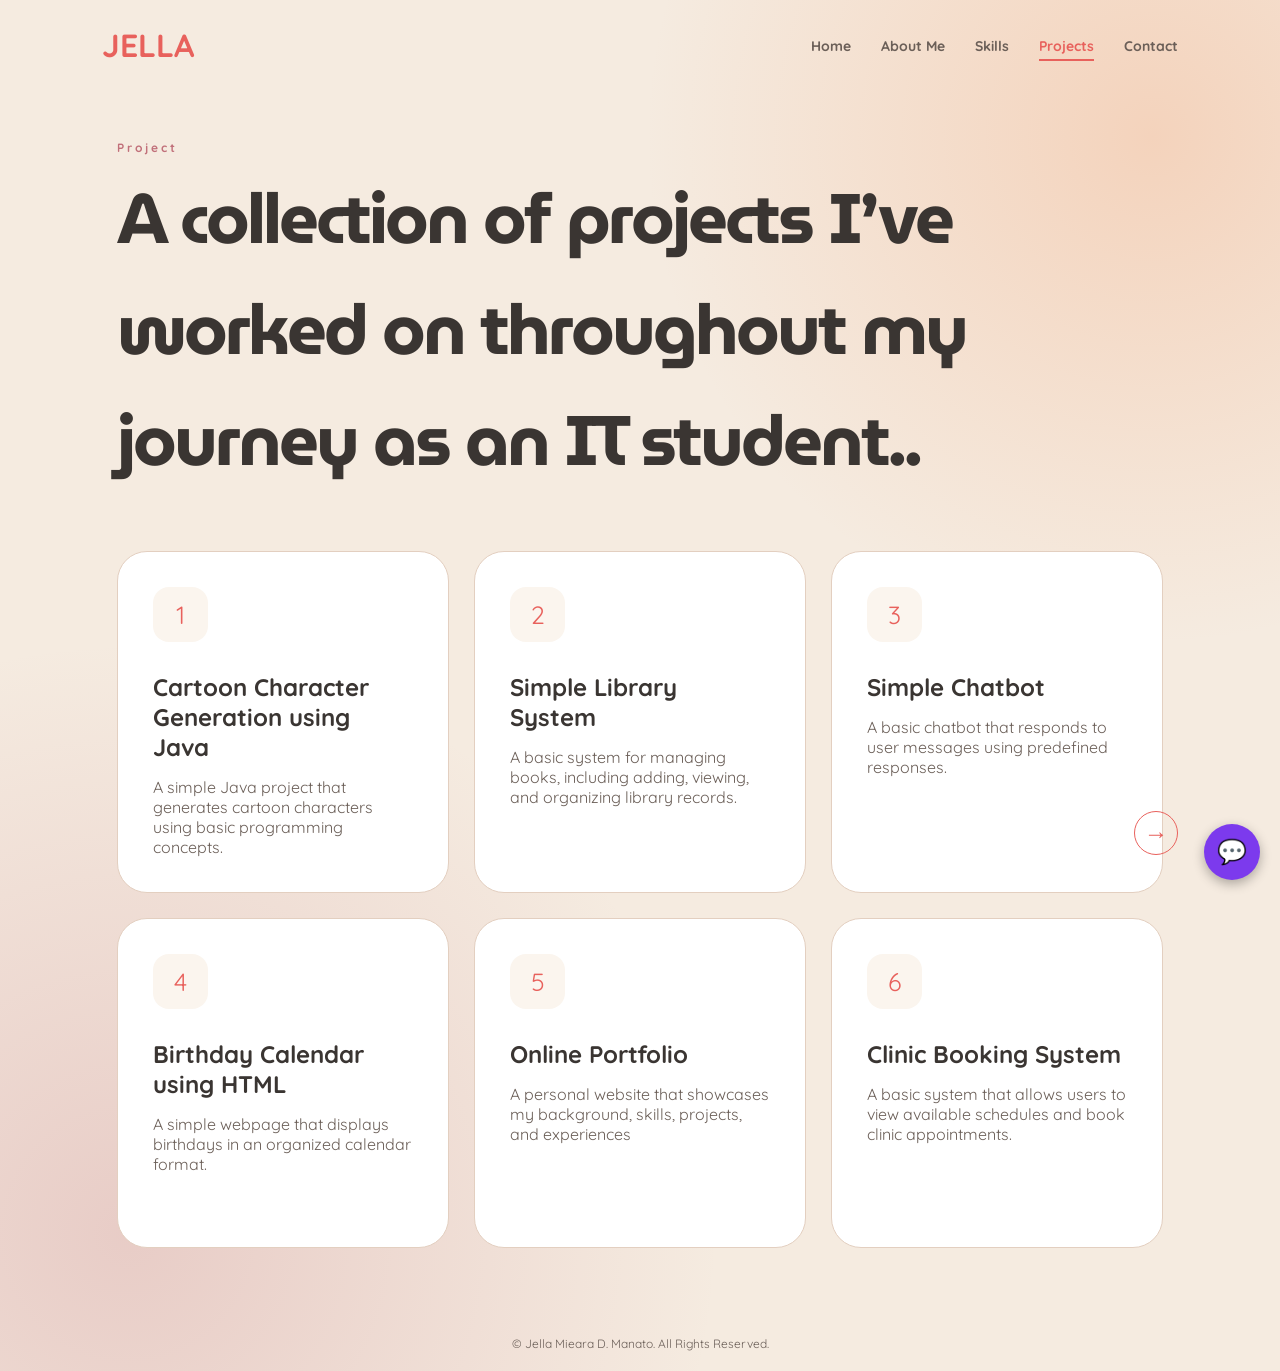
==== projects.html @ f7e88230 "Add files via upload" ====
<!doctype html>
<html lang="en">
  <head>
    <meta charset="UTF-8" />
    <meta name="viewport" content="width=device-width, initial-scale=1.0" />
    <title>Jella Mieara D. Manato | Interests</title>
    <link rel="preconnect" href="https://fonts.googleapis.com" />
    <link rel="preconnect" href="https://fonts.googleapis.com" />
    <link rel="preconnect" href="https://fonts.gstatic.com" crossorigin />
    <link
      href="https://fonts.googleapis.com/css2?family=MuseoModerno:wght@400;500;700;800&family=Quicksand:wght@300;400;500;600;700&display=swap"
      rel="stylesheet"
    />
    <link rel="stylesheet" href="style.css" />
    <style>
      .page-heading h1 {
        font-family: "MuseoModerno", "Trebuchet MS", sans-serif;
      }
    </style>
  </head>
  <body>
    <header>
      <nav class="navbar">
        <div class="logo">JELLA</div>
        <ul class="nav-links">
          <li><a href="index.html">Home</a></li>
          <li><a href="about.html">About Me</a></li>
          <li><a href="skills.html">Skills</a></li>
          <li><a href="projects.html" class="active">Projects</a></li>
          <li><a href="contact.html">Contact</a></li>
        </ul>
      </nav>
    </header>
    <main class="page">
      <div class="page-heading">
        <p>Project</p>
        <h1>
          A collection of projects I’ve worked on throughout my journey as an IT
          student..
        </h1>
      </div>
      <div class="projects-slider">
        <div class="projects-grid">
          <div class="projects-card">
            <div class="icon">1</div>
            <h2>Cartoon Character Generation using Java</h2>
            <p>
              A simple Java project that generates cartoon characters using
              basic programming concepts.
            </p>
          </div>
          <div class="projects-card">
            <div class="icon">2</div>
            <h2>Simple Library System</h2>
            <p>
              A basic system for managing books, including adding, viewing, and
              organizing library records.
            </p>
          </div>
          <div class="projects-card">
            <div class="icon">3</div>
            <h2>Simple Chatbot</h2>
            <p>
              A basic chatbot that responds to user messages using predefined
              responses.
            </p>
          </div>
          <div class="projects-card">
            <div class="icon">4</div>
            <h2>Birthday Calendar using HTML</h2>
            <p>
              A simple webpage that displays birthdays in an organized calendar
              format.
            </p>
          </div>
          <div class="projects-card">
            <div class="icon">5</div>
            <h2>Online Portfolio</h2>
            <p>
              A personal website that showcases my background, skills, projects,
              and experiences
            </p>
          </div>
          <div class="projects-card">
            <div class="icon">6</div>
            <h2>Clinic Booking System</h2>
            <p>
              A basic system that allows users to view available schedules and
              book clinic appointments.
            </p>
          </div>
        </div>
      </div>
      <a
        class="next-page-button interests-next-button"
        href="contact.html"
        aria-label="Go to
Contact"
        title="Go to Contact"
      >
        <span aria-hidden="true">→</span>
      </a>
    </main>
    <footer>
      <p>© Jella Mieara D. Manato. All Rights Reserved.</p>
    </footer>
    <script src="chatbot.js"></script>
  </body>
</html>
---- style.css ----
/*========== COLOR PALETTE (Pantone 2024 – Peach Fuzz) ==========*/
:root {
  --peach: #f2a679; /* Primary — Peach Fuzz */
  --rose: #c1707a; /* Primary — Dusty Rose */
  --cream: #f5ebe0; /* Neutral — background */
  --cream-alt: #fbf5ee; /* Neutral — lighter background/panels */
  --charcoal: #3a3532; /* Text — dark neutral */
  --charcoal-soft: #6b5f58; /* Text — muted */
  --coral: #e8615c; /* Accent */
  --border: #e3cfc0; /* Neutral border */
  --white: #ffffff;
}

/*RESET*/
* {
  margin: 0;
  padding: 0;
  box-sizing: border-box;
}
html {
  scroll-behavior: smooth;
}
body {
  font-family: "Quicksand", "Helvetica Neue", "Segoe UI", Arial, sans-serif;
  font-weight: 400;
  background: var(--cream);
  color: var(--charcoal);
}

/*NAVIGATION*/
header {
  width: 100%;
  padding: 25px 8%;
  position: relative;
  z-index: 10;
}
.navbar {
  display: flex;
  justify-content: space-between;
  align-items: center;
  max-width: 1200px;
  margin: auto;
}
.logo {
  font-size: 32px;
  font-weight: 700;
  color: var(--coral);
}
.nav-links {
  display: flex;
  gap: 30px;
  list-style: none;
}
.nav-links a {
  text-decoration: none;
  color: var(--charcoal-soft);
  font-family: "Quicksand", "Helvetica Neue", "Segoe UI", Arial, sans-serif;
  font-size: 14px;
  font-weight: 700;
  position: relative;
  transition: 0.3s;
}
.nav-links a:hover,
.nav-links a.active {
  color: var(--coral);
}
.nav-links a::after {
  content: "";
  position: absolute;
  width: 0;
  height: 2px;
  left: 0;
  bottom: -6px;
  background: var(--coral);
  transition: 0.3s;
}
.nav-links a:hover::after,
.nav-links a.active::after {
  width: 100%;
}

/*PAGE BACKGROUND*/
body {
  min-height: 100vh;
  background:
    radial-gradient(
      circle at 90% 10%,
      rgba(242, 166, 121, 0.35),
      transparent 30%
    ),
    radial-gradient(
      circle at 10% 90%,
      rgba(193, 112, 122, 0.25),
      transparent 35%
    ),
    var(--cream);
}

/*MAIN PAGE*/
.page {
  min-height: calc(100vh - 150px);
  padding: 50px 8%;
  max-width: 1250px;
  margin: auto;
  display: flex;
  flex-direction: column;
  justify-content: center;
}

/*HOME*/
.hero-content {
  display: flex;
  justify-content: space-between;
  align-items: center;
  gap: 60px;
  flex-wrap: wrap;
}
.hero-text {
  max-width: 620px;
  flex: 1 1 420px;
}
.small-title {
  color: var(--rose);
  font-family: "Quicksand", "Helvetica Neue", "Segoe UI", Arial, sans-serif;
  letter-spacing: 4px;
  font-size: 15px;
  font-weight: 700;
  margin-bottom: 15px;
}
.hero-text h1 {
  font-size: clamp(38px, 6vw, 90px);
  line-height: 1;
  letter-spacing: -3px;
  margin-bottom: 30px;
  font-weight: 700;
  word-break: break-word;
}
.hero-text h1 span {
  color: var(--coral);
}
.hero-text h1 .first-name {
  color: inherit;
  white-space: normal;
}
.description {
  color: var(--charcoal-soft);
  font-family: "Quicksand", "Helvetica Neue", "Segoe UI", Arial, sans-serif;
  font-size: 18px;
  text-align: justify;
  max-width: 500px;
  margin-bottom: 35px;
}
.button {
  display: inline-block;
  padding: 15px 25px;
  border: 1px solid var(--coral);
  border-radius: 50px;
  color: var(--coral);
  text-decoration: none;
  font-family: "Quicksand", "Helvetica Neue", "Segoe UI", Arial, sans-serif;
  font-weight: 500;
  transition: 0.3s;
}
.button:hover {
  background: var(--coral);
  color: white;
  transform: translateY(-4px);
  box-shadow: 0 12px 30px rgba(232, 97, 92, 0.3);
}

/* PROFILE */
.profile-card {
  width: 300px;
  height: 360px;
  display: flex;
  flex-direction: column;
  justify-content: center;
  align-items: center;
  background: rgba(255, 255, 255, 0.75);
  border: 1px solid rgba(193, 112, 122, 0.35);
  border-radius: 35px;
  box-shadow: 0 25px 70px rgba(58, 53, 50, 0.18);
  backdrop-filter: blur(12px);
  transform: rotate(3deg);
  transition: 0.4s;
}
.profile-card:hover {
  transform: rotate(0deg) translateY(-10px);
}
.profile-circle {
  width: 240px;
  height: 220px;
  display: flex;
  justify-content: center;
  align-items: center;
  border-radius: 12px;
  overflow: hidden;
}
.profile-card h3 {
  margin-top: 25px;
  font-family: "Quicksand", "Helvetica Neue", "Segoe UI", Arial, sans-serif;
  font-weight: 700;
  color: var(--charcoal);
}
.profile-card p {
  color: var(--charcoal-soft);
  font-family: "Quicksand", "Helvetica Neue", "Segoe UI", Arial, sans-serif;
  font-size: 13px;
  font-weight: 400;
}
.profile-circle img {
  width: 100%;
  height: 100%;
  object-fit: contain;
  border-radius: 0;
}

/*PAGE HEADING*/
.page-heading {
  margin-bottom: 45px;
}
.page-heading p {
  color: var(--rose);
  font-family: "Quicksand", "Helvetica Neue", "Segoe UI", Arial, sans-serif;
  font-size: 12px;
  letter-spacing: 3px;
  font-weight: 700;
  margin-bottom: 8px;
}
.page-heading h1 {
  font-size: clamp(40px, 6vw, 70px);
  letter-spacing: -3px;
  font-weight: 700;
}
.next-page-button {
  position: fixed;
  top: 50%;
  right: 8%;
  width: 44px;
  height: 44px;
  display: inline-flex;
  align-items: center;
  justify-content: center;
  border: 1px solid var(--coral);
  border-radius: 50%;
  color: var(--coral);
  font-size: 24px;
  line-height: 1;
  text-decoration: none;
  transform: translateY(-50%);
  transition: 0.3s;
}
.next-page-button:hover,
.next-page-button:focus-visible {
  background: var(--coral);
  color: white;
  transform: translate(4px, -50%);
  box-shadow: 0 10px 25px rgba(232, 97, 92, 0.3);
}
.next-page-button:focus-visible {
  outline: 2px solid var(--rose);
  outline-offset: 3px;
}
.interests-next-button {
  top: auto;
  bottom: 45px;
  transform: none;
}
.interests-next-button:hover,
.interests-next-button:focus-visible {
  transform: translateX(4px);
}

/*ABOUT*/
.about-layout {
  display: flex;
  flex-direction: column;
  gap: 30px;
  max-width: 1100px;
  margin: 0 auto;
}
.about-top-row {
  display: flex;
  gap: 30px;
  align-items: stretch;
}
.about-image {
  flex: 1;
  overflow: hidden;
  border-radius: 30px;
  background: var(--cream-alt);
  box-shadow: 0 25px 60px rgba(58, 53, 50, 0.16);
  transform: rotate(-1deg);
  transition:
    transform 0.4s ease,
    box-shadow 0.4s ease;
}
.about-image:hover {
  transform: rotate(0deg) translateY(-6px);
  box-shadow: 0 30px 70px rgba(58, 53, 50, 0.22);
}
.about-image img {
  width: 100%;
  height: 100%;
  display: block;
  object-fit: cover;
}
.about-card {
  flex: 1;
  padding: 45px 40px;
  background: var(--white);
  border: 1px solid var(--border);
  border-radius: 30px;
  box-shadow: 0 15px 40px rgba(58, 53, 50, 0.08);
  display: flex;
  flex-direction: column;
}
.about-card.dark {
  flex: 1.4;
  background: linear-gradient(160deg, var(--peach), #eb9463);
  color: var(--charcoal);
  text-align: justify;
  box-shadow: 0 25px 55px rgba(232, 97, 92, 0.22);
}
.about-card h2 {
  margin-bottom: 20px;
  font-family: "Quicksand", "Helvetica Neue", "Segoe UI", Arial, sans-serif;
  font-weight: 700;
  font-size: 28px;
  letter-spacing: -0.5px;
}
.about-card p {
  color: var(--charcoal-soft);
  font-family: "Quicksand", "Helvetica Neue", "Segoe UI", Arial, sans-serif;
  font-weight: 400;
  font-size: 15px;
  line-height: 1.7;
  margin-bottom: 16px;
}
.about-card.dark p {
  color: #4a3a30;
}
.about-card:not(.dark) {
  justify-content: center;
}
.info {
  padding: 16px 0;
  border-bottom: 1px solid var(--border);
  transition: padding-left 0.25s ease;
}
.info:hover {
  padding-left: 6px;
}
.info:last-child {
  border-bottom: none;
}
.info span {
  display: block;
  color: var(--rose);
  font-family: "Quicksand", "Helvetica Neue", "Segoe UI", Arial, sans-serif;
  font-size: 10px;
  letter-spacing: 2px;
  font-weight: 700;
  margin-bottom: 6px;
}
.info strong {
  white-space: nowrap;
  font-size: 15px;
  color: var(--charcoal);
  font-family: "Quicksand", "Helvetica Neue", "Segoe UI", Arial, sans-serif;
  font-weight: 500;
}

/*SKILLS*/
.skills-grid {
  display: flex;
  flex-wrap: wrap;
  gap: 20px;
  max-width: 1100px;
  margin: 0 auto;
  justify-content: center;
}
.skill-card {
  flex: 0 1 200px;
  min-height: 220px;
  padding: 30px;
  background: var(--white);
  border: 1px solid var(--border);
  border-radius: 25px;
  cursor: pointer;
  transition: 0.3s;
}
.skill-card:hover {
  transform: translateY(-10px);
  box-shadow: 0 20px 45px rgba(232, 97, 92, 0.18);
}
.skill-card:focus-visible {
  outline: 2px solid var(--coral);
  outline-offset: 2px;
}
.skill-card span {
  color: var(--rose);
  font-family: "Quicksand", "Helvetica Neue", "Segoe UI", Arial, sans-serif;
  font-size: 12px;
  font-weight: 700;
}
.skill-card h2 {
  margin-top: 45px;
  margin-bottom: 10px;
  text-align: center;
  font-family: "Quicksand", "Helvetica Neue", "Segoe UI", Arial, sans-serif;
  font-weight: 700;
}
.skill-card.active {
  background: linear-gradient(145deg, var(--peach), var(--coral));
  border-color: rgba(255, 255, 255, 0.4);
  color: var(--white);
  transform: translateY(-8px);
  box-shadow: 0 20px 45px rgba(232, 97, 92, 0.3);
}
.skill-card.active span,
.skill-card.active h2,
.skill-card.active .skill-description {
  color: var(--white);
}
.skill-description {
  max-height: 0;
  overflow: hidden;
  opacity: 0;
  margin: 0;
  color: var(--charcoal-soft);
  font-family: "Quicksand", "Helvetica Neue", "Segoe UI", Arial, sans-serif;
  font-size: 14px;
  transition:
    max-height 0.3s ease,
    opacity 0.3s ease,
    margin-top 0.3s ease;
  justify-content: center;
}
.skill-card.active .skill-description {
  max-height: 80px;
  opacity: 1;
  margin-top: 8px;
}

/*PROJECTS*/
.projects-slider {
  max-width: 1100px;
  margin: 0 auto;
  overflow: visible;
}
.projects-grid {
  display: flex;
  flex-wrap: wrap;
  gap: 25px;
  width: 100%;
  padding: 10px 0 18px;
}
.projects-card {
  flex: 1 1 320px;
  min-height: 330px;
  padding: 35px;
  background: var(--white);
  border: 1px solid var(--border);
  border-radius: 30px;
  transition: 0.3s ease;
  cursor: pointer;
}
.projects-card:hover {
  transform: translateY(-8px) scale(1.02);
  box-shadow: 0 20px 45px rgba(232, 97, 92, 0.18);
}
.projects-card.active {
  background: linear-gradient(145deg, var(--peach), var(--coral));
  color: var(--white);
  border-color: rgba(255, 255, 255, 0.4);
  transform: translateY(-12px) scale(1.02);
  box-shadow: 0 20px 45px rgba(232, 97, 92, 0.3);
}
.projects-card.active span,
.projects-card.active h2,
.projects-card.active p {
  color: var(--white);
}
.projects-card span,
.projects-card h2,
.projects-card p {
  font-family: "Quicksand", "Helvetica Neue", "Segoe UI", Arial, sans-serif;
  font-weight: 400;
}
.projects-card span,
.projects-card h2 {
  font-weight: 700;
}
.projects-card.featured {
  background: var(--peach);
  color: var(--charcoal);
}
.projects-card.featured:hover {
  transform: translateY(-18px) scale(1.02);
}
.icon {
  width: 55px;
  height: 55px;
  display: flex;
  justify-content: center;
  align-items: center;
  border-radius: 16px;
  background: var(--cream-alt);
  color: var(--coral);
  font-size: 25px;
  margin-bottom: 30px;
}
.featured .icon {
  background: rgba(255, 255, 255, 0.5);
  color: var(--charcoal);
}
.projects-card > span {
  font-size: 10px;
  letter-spacing: 3px;
  color: var(--rose);
}
.featured > span {
  color: #5b3f36;
}
.projects-card h2 {
  margin: 10px 0 15px;
}
.projects-card p {
  color: var(--charcoal-soft);
}
.featured p {
  color: #5b3f36;
}

/*CONTACT*/
.contact-layout {
  display: flex;
  gap: 60px;
  align-items: flex-start;
  margin-top: 10px;
}
.contact-info {
  flex: 1;
}
.contact-info h2 {
  font-size: 35px;
  margin-bottom: 15px;
  font-family: "Quicksand", "Helvetica Neue", "Segoe UI", Arial, sans-serif;
  font-weight: 700;
}
.contact-info > p {
  color: var(--charcoal-soft);
  margin-bottom: 30px;
  font-family: "Quicksand", "Helvetica Neue", "Segoe UI", Arial, sans-serif;
}
.contact-item {
  padding: 18px 0;
  border-bottom: 1px solid var(--border);
}
.contact-item span {
  display: block;
  color: var(--rose);
  font-size: 10px;
  letter-spacing: 2px;
  margin-bottom: 5px;
  font-family: "Quicksand", "Helvetica Neue", "Segoe UI", Arial, sans-serif;
  font-weight: 700;
}
.contact-item a {
  color: var(--coral);
  text-decoration: none;
  font-family: "Quicksand", "Helvetica Neue", "Segoe UI", Arial, sans-serif;
}
.contact-form {
  flex: 1;
  margin-top: 34px;
  padding: 35px;
  background: var(--white);
  border: 1px solid var(--border);
  border-radius: 25px;
}
.contact-form label {
  display: block;
  color: var(--charcoal-soft);
  font-size: 13px;
  margin-bottom: 7px;
  font-family: "Quicksand", "Helvetica Neue", "Segoe UI", Arial, sans-serif;
}
.contact-form input,
.contact-form textarea {
  width: 100%;
  padding: 14px;
  margin-bottom: 18px;
  background: var(--cream-alt);
  color: var(--charcoal);
  border: 1px solid var(--border);
  border-radius: 10px;
  font-family: inherit;
  outline: none;
}
.contact-form input:focus,
.contact-form textarea:focus {
  border-color: var(--coral);
}
.contact-form button {
  width: 100%;
  padding: 15px;
  border: none;
  border-radius: 10px;
  background: var(--coral);
  color: white;
  font-weight: bold;
  cursor: pointer;
  transition: 0.3s;
  font-family: "Quicksand", "Helvetica Neue", "Segoe UI", Arial, sans-serif;
}
.contact-form button:hover {
  background: var(--rose);
  transform: translateY(-3px);
}

/*FOOTER*/
footer {
  padding: 20px 8%;
  text-align: center;
  color: var(--charcoal-soft);
  font-size: 12px;
  font-family: "Quicksand", "Helvetica Neue", "Segoe UI", Arial, sans-serif;
}

/*RESPONSIVE*/
@media (max-width: 800px) {
  .navbar {
    flex-direction: column;
    gap: 20px;
  }
  .nav-links {
    gap: 15px;
    flex-wrap: wrap;
    justify-content: center;
  }
  .hero-content,
  .about-layout,
  .contact-layout {
    flex-direction: column;
  }
  .projects-grid {
    display: grid;
    grid-template-columns: repeat(auto-fit, minmax(220px, 1fr));
    width: 100%;
    gap: 20px;
  }
  .projects-card {
    flex: 1 1 100%;
    width: 100%;
    min-width: 0;
  }
  .hero-content {
    text-align: center;
  }
  .description {
    margin-left: auto;
    margin-right: auto;
  }
  .profile-card {
    width: 250px;
    height: 290px;
    margin: auto;
  }
  .profile-circle {
    width: 120px;
    height: 120px;
  }
  .projects-card.featured {
    transform: none;
  }
  .page {
    padding: 40px 20px;
  }
  .next-page-button {
    right: 20px;
  }
  .contact-form {
    margin-top: 0;
  }
  .nav-links a {
    font-size: 11px;
  }
  .hero-text h1 {
    font-size: 50px;
  }
  .page-heading h1 {
    font-size: 45px;
  }
  .skill-card {
    flex: 1 1 100%;
  }
}

@media (max-width: 500px) {
  .nav-links {
    gap: 10px;
  }
}
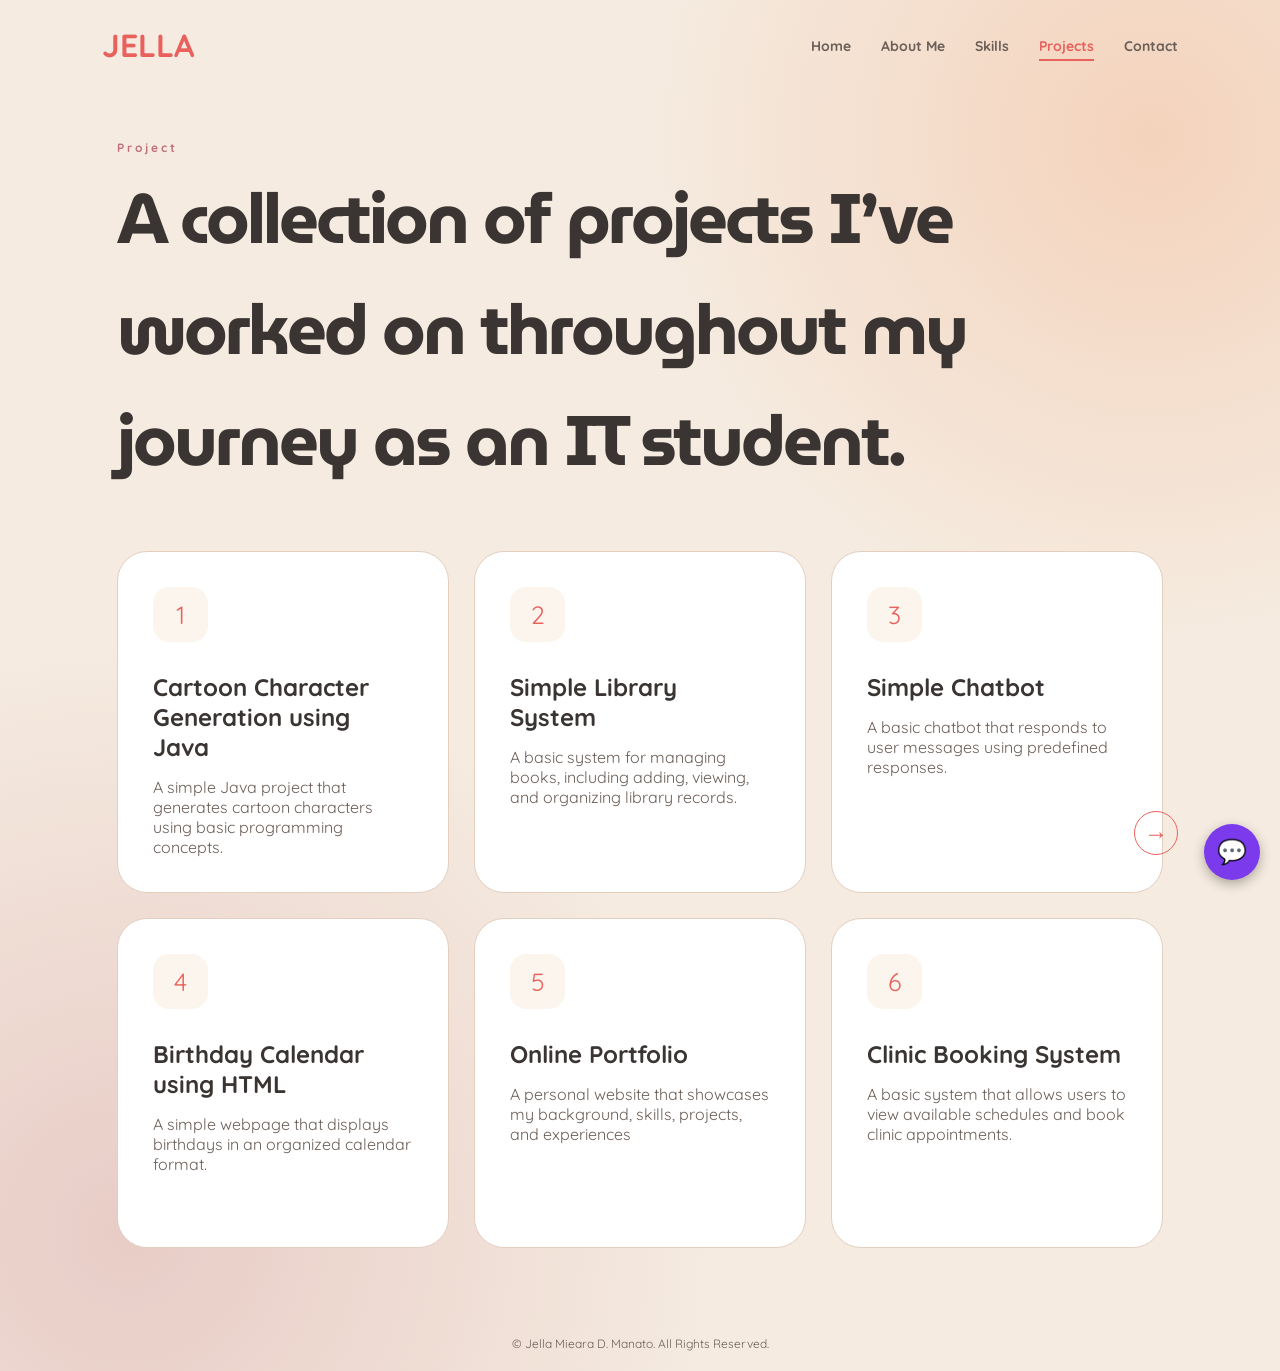
==== commit 35532d32: "Update projects.html" ====
--- a/projects.html
+++ b/projects.html
@@ -36,7 +36,7 @@
         <p>Project</p>
         <h1>
           A collection of projects I’ve worked on throughout my journey as an IT
-          student..
+          student.
         </h1>
       </div>
       <div class="projects-slider">
